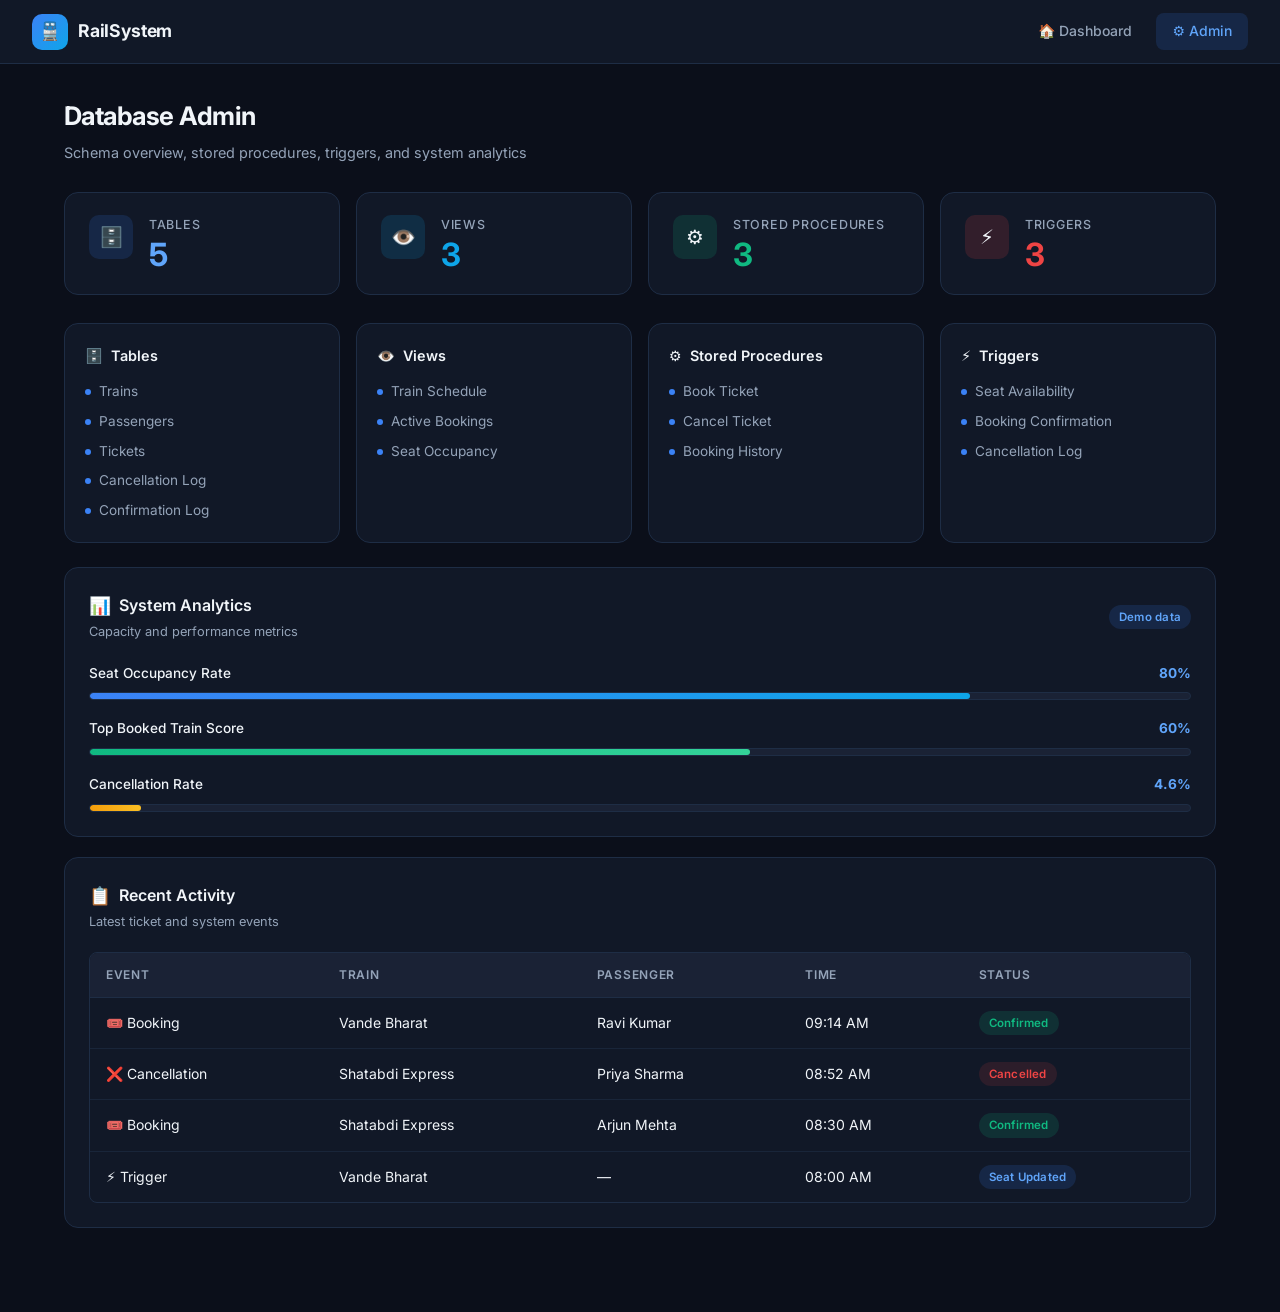
==== admin.html @ a26832fb "Add files via upload" ====
<!DOCTYPE html>
<html lang="en">
<head>
  <meta charset="UTF-8">
  <meta name="viewport" content="width=device-width, initial-scale=1.0">
  <title>Admin — RailSystem</title>
  <link rel="preconnect" href="https://fonts.googleapis.com">
  <link rel="preconnect" href="https://fonts.gstatic.com" crossorigin>
  <link href="https://fonts.googleapis.com/css2?family=Inter:wght@400;500;600;700&display=swap" rel="stylesheet">
  <link rel="stylesheet" href="css/style.css">
</head>
<body>

<nav>
  <a class="nav-brand" href="index.html">
    <div class="logo-icon">🚆</div>
    RailSystem
  </a>
  <div class="nav-links">
    <a href="index.html">🏠 Dashboard</a>
    <a href="admin.html" class="active">⚙️ Admin</a>
  </div>
</nav>

<div class="container">

  <!-- Page header -->
  <div class="page-header">
    <h1>Database Admin</h1>
    <p>Schema overview, stored procedures, triggers, and system analytics</p>
  </div>

  <!-- Stat cards -->
  <div class="stats-grid">
    <div class="stat-card">
      <div class="stat-icon blue">🗄️</div>
      <div class="stat-body">
        <div class="stat-label">Tables</div>
        <div class="stat-value blue">5</div>
      </div>
    </div>
    <div class="stat-card">
      <div class="stat-icon teal">👁️</div>
      <div class="stat-body">
        <div class="stat-label">Views</div>
        <div class="stat-value teal">3</div>
      </div>
    </div>
    <div class="stat-card">
      <div class="stat-icon green">⚙️</div>
      <div class="stat-body">
        <div class="stat-label">Stored Procedures</div>
        <div class="stat-value green">3</div>
      </div>
    </div>
    <div class="stat-card">
      <div class="stat-icon red">⚡</div>
      <div class="stat-body">
        <div class="stat-label">Triggers</div>
        <div class="stat-value red">3</div>
      </div>
    </div>
  </div>

  <!-- Schema info cards -->
  <div class="info-grid">
    <div class="info-card">
      <div class="info-card-header">
        <span>🗄️</span> Tables
      </div>
      <ul>
        <li>Trains</li>
        <li>Passengers</li>
        <li>Tickets</li>
        <li>Cancellation Log</li>
        <li>Confirmation Log</li>
      </ul>
    </div>
    <div class="info-card">
      <div class="info-card-header">
        <span>👁️</span> Views
      </div>
      <ul>
        <li>Train Schedule</li>
        <li>Active Bookings</li>
        <li>Seat Occupancy</li>
      </ul>
    </div>
    <div class="info-card">
      <div class="info-card-header">
        <span>⚙️</span> Stored Procedures
      </div>
      <ul>
        <li>Book Ticket</li>
        <li>Cancel Ticket</li>
        <li>Booking History</li>
      </ul>
    </div>
    <div class="info-card">
      <div class="info-card-header">
        <span>⚡</span> Triggers
      </div>
      <ul>
        <li>Seat Availability</li>
        <li>Booking Confirmation</li>
        <li>Cancellation Log</li>
      </ul>
    </div>
  </div>

  <!-- Analytics -->
  <div class="panel">
    <div class="panel-header">
      <div>
        <div class="panel-title"><span class="icon">📊</span> System Analytics</div>
        <div class="panel-subtitle">Capacity and performance metrics</div>
      </div>
      <span class="badge badge-blue">Demo data</span>
    </div>
    <div class="progress-group">
      <div class="progress-item">
        <div class="progress-meta">
          <span class="progress-label">Seat Occupancy Rate</span>
          <span class="progress-value">80%</span>
        </div>
        <div class="progress-bar"><div class="progress-fill blue" style="width:80%"></div></div>
      </div>
      <div class="progress-item">
        <div class="progress-meta">
          <span class="progress-label">Top Booked Train Score</span>
          <span class="progress-value">60%</span>
        </div>
        <div class="progress-bar"><div class="progress-fill green" style="width:60%"></div></div>
      </div>
      <div class="progress-item">
        <div class="progress-meta">
          <span class="progress-label">Cancellation Rate</span>
          <span class="progress-value">4.6%</span>
        </div>
        <div class="progress-bar"><div class="progress-fill amber" style="width:4.6%"></div></div>
      </div>
    </div>
  </div>

  <!-- Recent activity table -->
  <div class="panel">
    <div class="panel-header">
      <div>
        <div class="panel-title"><span class="icon">📋</span> Recent Activity</div>
        <div class="panel-subtitle">Latest ticket and system events</div>
      </div>
    </div>
    <div class="table-wrap">
      <table>
        <thead>
          <tr>
            <th>Event</th>
            <th>Train</th>
            <th>Passenger</th>
            <th>Time</th>
            <th>Status</th>
          </tr>
        </thead>
        <tbody>
          <tr>
            <td>🎟️ Booking</td>
            <td>Vande Bharat</td>
            <td>Ravi Kumar</td>
            <td>09:14 AM</td>
            <td><span class="badge badge-green">Confirmed</span></td>
          </tr>
          <tr>
            <td>❌ Cancellation</td>
            <td>Shatabdi Express</td>
            <td>Priya Sharma</td>
            <td>08:52 AM</td>
            <td><span class="badge badge-red">Cancelled</span></td>
          </tr>
          <tr>
            <td>🎟️ Booking</td>
            <td>Shatabdi Express</td>
            <td>Arjun Mehta</td>
            <td>08:30 AM</td>
            <td><span class="badge badge-green">Confirmed</span></td>
          </tr>
          <tr>
            <td>⚡ Trigger</td>
            <td>Vande Bharat</td>
            <td>—</td>
            <td>08:00 AM</td>
            <td><span class="badge badge-blue">Seat Updated</span></td>
          </tr>
        </tbody>
      </table>
    </div>
  </div>

</div>

</body>
</html>
---- css/style.css ----
/* ── Reset & Base ─────────────────────────────── */
*, *::before, *::after { box-sizing: border-box; margin: 0; padding: 0; }

:root {
  --bg:        #0b0f1a;
  --surface:   #111827;
  --surface2:  #1a2235;
  --border:    #1e2d45;
  --accent:    #3b82f6;
  --accent2:   #60a5fa;
  --teal:      #0ea5e9;
  --green:     #10b981;
  --amber:     #f59e0b;
  --red:       #ef4444;
  --text:      #f1f5f9;
  --muted:     #94a3b8;
  --faint:     #334155;
  --radius:    14px;
  --radius-sm: 8px;
  --shadow:    0 4px 24px rgba(0,0,0,.45);
  --trans:     .2s ease;
}

body {
  font-family: 'Inter', system-ui, sans-serif;
  background: var(--bg);
  color: var(--text);
  min-height: 100vh;
  line-height: 1.6;
}

/* ── Navigation ───────────────────────────────── */
nav {
  display: flex;
  align-items: center;
  justify-content: space-between;
  padding: 0 32px;
  height: 64px;
  background: var(--surface);
  border-bottom: 1px solid var(--border);
  position: sticky;
  top: 0;
  z-index: 100;
  backdrop-filter: blur(12px);
}

.nav-brand {
  display: flex;
  align-items: center;
  gap: 10px;
  font-size: 1.1rem;
  font-weight: 700;
  letter-spacing: -.01em;
  color: var(--text);
  text-decoration: none;
}

.nav-brand .logo-icon {
  width: 36px; height: 36px;
  background: linear-gradient(135deg, var(--accent), var(--teal));
  border-radius: 10px;
  display: flex; align-items: center; justify-content: center;
  font-size: 1.1rem;
}

.nav-links { display: flex; gap: 8px; align-items: center; }

.nav-links a {
  display: inline-flex;
  align-items: center;
  gap: 6px;
  padding: 7px 16px;
  border-radius: var(--radius-sm);
  color: var(--muted);
  text-decoration: none;
  font-size: .875rem;
  font-weight: 500;
  transition: background var(--trans), color var(--trans);
}

.nav-links a:hover,
.nav-links a.active {
  background: rgba(59,130,246,.15);
  color: var(--accent2);
}

/* ── Page Layout ──────────────────────────────── */
.container {
  max-width: 1200px;
  margin: 0 auto;
  padding: 32px 24px 64px;
}

.page-header {
  margin-bottom: 28px;
}

.page-header h1 {
  font-size: 1.6rem;
  font-weight: 700;
  letter-spacing: -.02em;
  color: var(--text);
}

.page-header p {
  color: var(--muted);
  font-size: .9rem;
  margin-top: 4px;
}

/* ── Stat Cards ───────────────────────────────── */
.stats-grid {
  display: grid;
  grid-template-columns: repeat(auto-fit, minmax(220px, 1fr));
  gap: 16px;
  margin-bottom: 28px;
}

.stat-card {
  background: var(--surface);
  border: 1px solid var(--border);
  border-radius: var(--radius);
  padding: 22px 24px;
  display: flex;
  align-items: flex-start;
  gap: 16px;
  transition: border-color var(--trans), box-shadow var(--trans);
}

.stat-card:hover {
  border-color: var(--accent);
  box-shadow: 0 0 0 1px rgba(59,130,246,.2), var(--shadow);
}

.stat-icon {
  width: 44px; height: 44px;
  border-radius: 10px;
  display: flex; align-items: center; justify-content: center;
  font-size: 1.25rem;
  flex-shrink: 0;
}

.stat-icon.blue  { background: rgba(59,130,246,.15); }
.stat-icon.teal  { background: rgba(14,165,233,.15); }
.stat-icon.green { background: rgba(16,185,129,.15); }
.stat-icon.red   { background: rgba(239,68,68,.15); }

.stat-body { flex: 1; }
.stat-label { font-size: .78rem; font-weight: 500; color: var(--muted); text-transform: uppercase; letter-spacing: .06em; }
.stat-value { font-size: 2rem; font-weight: 700; letter-spacing: -.03em; line-height: 1.1; margin-top: 2px; }
.stat-value.blue  { color: var(--accent2); }
.stat-value.teal  { color: var(--teal); }
.stat-value.green { color: var(--green); }
.stat-value.red   { color: var(--red); }
.stat-delta { font-size: .78rem; color: var(--green); margin-top: 4px; }

/* ── Panels ───────────────────────────────────── */
.panel {
  background: var(--surface);
  border: 1px solid var(--border);
  border-radius: var(--radius);
  padding: 24px;
  margin-bottom: 20px;
}

.panel-header {
  display: flex;
  align-items: center;
  justify-content: space-between;
  margin-bottom: 20px;
}

.panel-title {
  font-size: 1rem;
  font-weight: 600;
  color: var(--text);
  display: flex;
  align-items: center;
  gap: 8px;
}

.panel-title .icon {
  font-size: 1.1rem;
}

.panel-subtitle {
  font-size: .8rem;
  color: var(--muted);
  margin-top: 2px;
}

/* ── Search / Form ────────────────────────────── */
.search-row {
  display: grid;
  grid-template-columns: 1fr 1fr 1fr auto;
  gap: 12px;
  align-items: end;
}

@media (max-width: 680px) {
  .search-row { grid-template-columns: 1fr; }
}

.field { display: flex; flex-direction: column; gap: 6px; }

.field label {
  font-size: .78rem;
  font-weight: 600;
  color: var(--muted);
  text-transform: uppercase;
  letter-spacing: .05em;
}

input, select {
  width: 100%;
  padding: 10px 14px;
  background: var(--surface2);
  border: 1px solid var(--border);
  border-radius: var(--radius-sm);
  color: var(--text);
  font-size: .9rem;
  font-family: inherit;
  outline: none;
  transition: border-color var(--trans), box-shadow var(--trans);
}

input::placeholder { color: var(--faint); }

input:focus, select:focus {
  border-color: var(--accent);
  box-shadow: 0 0 0 3px rgba(59,130,246,.15);
}

select option { background: var(--surface); }

/* ── Buttons ──────────────────────────────────── */
.btn {
  display: inline-flex;
  align-items: center;
  justify-content: center;
  gap: 6px;
  padding: 10px 20px;
  border: none;
  border-radius: var(--radius-sm);
  font-family: inherit;
  font-size: .875rem;
  font-weight: 600;
  cursor: pointer;
  transition: opacity var(--trans), transform var(--trans), box-shadow var(--trans);
  white-space: nowrap;
}

.btn:active { transform: scale(.97); }

.btn-primary {
  background: linear-gradient(135deg, var(--accent), #2563eb);
  color: #fff;
  box-shadow: 0 2px 12px rgba(59,130,246,.35);
}

.btn-primary:hover { opacity: .9; box-shadow: 0 4px 18px rgba(59,130,246,.45); }

.btn-success {
  background: linear-gradient(135deg, var(--green), #059669);
  color: #fff;
  box-shadow: 0 2px 12px rgba(16,185,129,.3);
}

.btn-success:hover { opacity: .9; }

.btn-ghost {
  background: transparent;
  border: 1px solid var(--border);
  color: var(--muted);
}

.btn-ghost:hover { border-color: var(--accent); color: var(--accent2); }

/* ── Table ────────────────────────────────────── */
.table-wrap {
  overflow-x: auto;
  border-radius: var(--radius-sm);
  border: 1px solid var(--border);
}

table {
  width: 100%;
  border-collapse: collapse;
  font-size: .875rem;
}

thead {
  background: var(--surface2);
}

th {
  padding: 12px 16px;
  text-align: left;
  font-size: .75rem;
  font-weight: 600;
  color: var(--muted);
  text-transform: uppercase;
  letter-spacing: .06em;
  border-bottom: 1px solid var(--border);
}

td {
  padding: 13px 16px;
  border-bottom: 1px solid rgba(30,45,69,.6);
  color: var(--text);
  vertical-align: middle;
}

tbody tr:last-child td { border-bottom: none; }

tbody tr {
  transition: background var(--trans);
}

tbody tr:hover { background: rgba(59,130,246,.04); }

/* Badges */
.badge {
  display: inline-flex;
  align-items: center;
  gap: 5px;
  padding: 3px 10px;
  border-radius: 20px;
  font-size: .72rem;
  font-weight: 600;
  letter-spacing: .02em;
}

.badge-green  { background: rgba(16,185,129,.15); color: var(--green); }
.badge-blue   { background: rgba(59,130,246,.15); color: var(--accent2); }
.badge-amber  { background: rgba(245,158,11,.15); color: var(--amber); }
.badge-red    { background: rgba(239,68,68,.12);  color: var(--red); }

/* ── Booking Form ─────────────────────────────── */
.booking-grid {
  display: grid;
  grid-template-columns: 1fr 1fr;
  gap: 14px;
}

@media (max-width: 560px) { .booking-grid { grid-template-columns: 1fr; } }

.booking-grid .span-2 { grid-column: 1 / -1; }

/* Alert / message */
.alert {
  display: none;
  align-items: center;
  gap: 10px;
  padding: 12px 16px;
  border-radius: var(--radius-sm);
  font-size: .875rem;
  font-weight: 500;
  margin-top: 16px;
  animation: fadeIn .25s ease;
}

.alert.show { display: flex; }
.alert-success { background: rgba(16,185,129,.12); border: 1px solid rgba(16,185,129,.3); color: var(--green); }

@keyframes fadeIn {
  from { opacity: 0; transform: translateY(6px); }
  to   { opacity: 1; transform: none; }
}

/* ── Admin: info cards ────────────────────────── */
.info-grid {
  display: grid;
  grid-template-columns: repeat(auto-fit, minmax(220px, 1fr));
  gap: 16px;
  margin-bottom: 24px;
}

.info-card {
  background: var(--surface);
  border: 1px solid var(--border);
  border-radius: var(--radius);
  padding: 20px;
}

.info-card-header {
  display: flex;
  align-items: center;
  gap: 8px;
  margin-bottom: 14px;
  font-weight: 600;
  font-size: .9rem;
}

.info-card ul {
  list-style: none;
  display: flex;
  flex-direction: column;
  gap: 8px;
}

.info-card li {
  display: flex;
  align-items: center;
  gap: 8px;
  font-size: .85rem;
  color: var(--muted);
}

.info-card li::before {
  content: '';
  width: 6px; height: 6px;
  border-radius: 50%;
  background: var(--accent);
  flex-shrink: 0;
}

/* ── Progress bars ────────────────────────────── */
.progress-group { display: flex; flex-direction: column; gap: 18px; }

.progress-item {}

.progress-meta {
  display: flex;
  justify-content: space-between;
  align-items: center;
  margin-bottom: 8px;
}

.progress-label { font-size: .85rem; font-weight: 500; color: var(--text); }
.progress-value { font-size: .85rem; font-weight: 700; color: var(--accent2); }

.progress-bar {
  height: 8px;
  background: var(--surface2);
  border-radius: 99px;
  overflow: hidden;
  border: 1px solid var(--border);
}

.progress-fill {
  height: 100%;
  border-radius: 99px;
  transition: width .8s cubic-bezier(.4,0,.2,1);
}

.progress-fill.blue  { background: linear-gradient(90deg, var(--accent), var(--teal)); }
.progress-fill.green { background: linear-gradient(90deg, var(--green), #34d399); }
.progress-fill.amber { background: linear-gradient(90deg, var(--amber), #fbbf24); }

/* ── Scrollbar ────────────────────────────────── */
::-webkit-scrollbar { width: 6px; height: 6px; }
::-webkit-scrollbar-track { background: var(--bg); }
::-webkit-scrollbar-thumb { background: var(--faint); border-radius: 99px; }
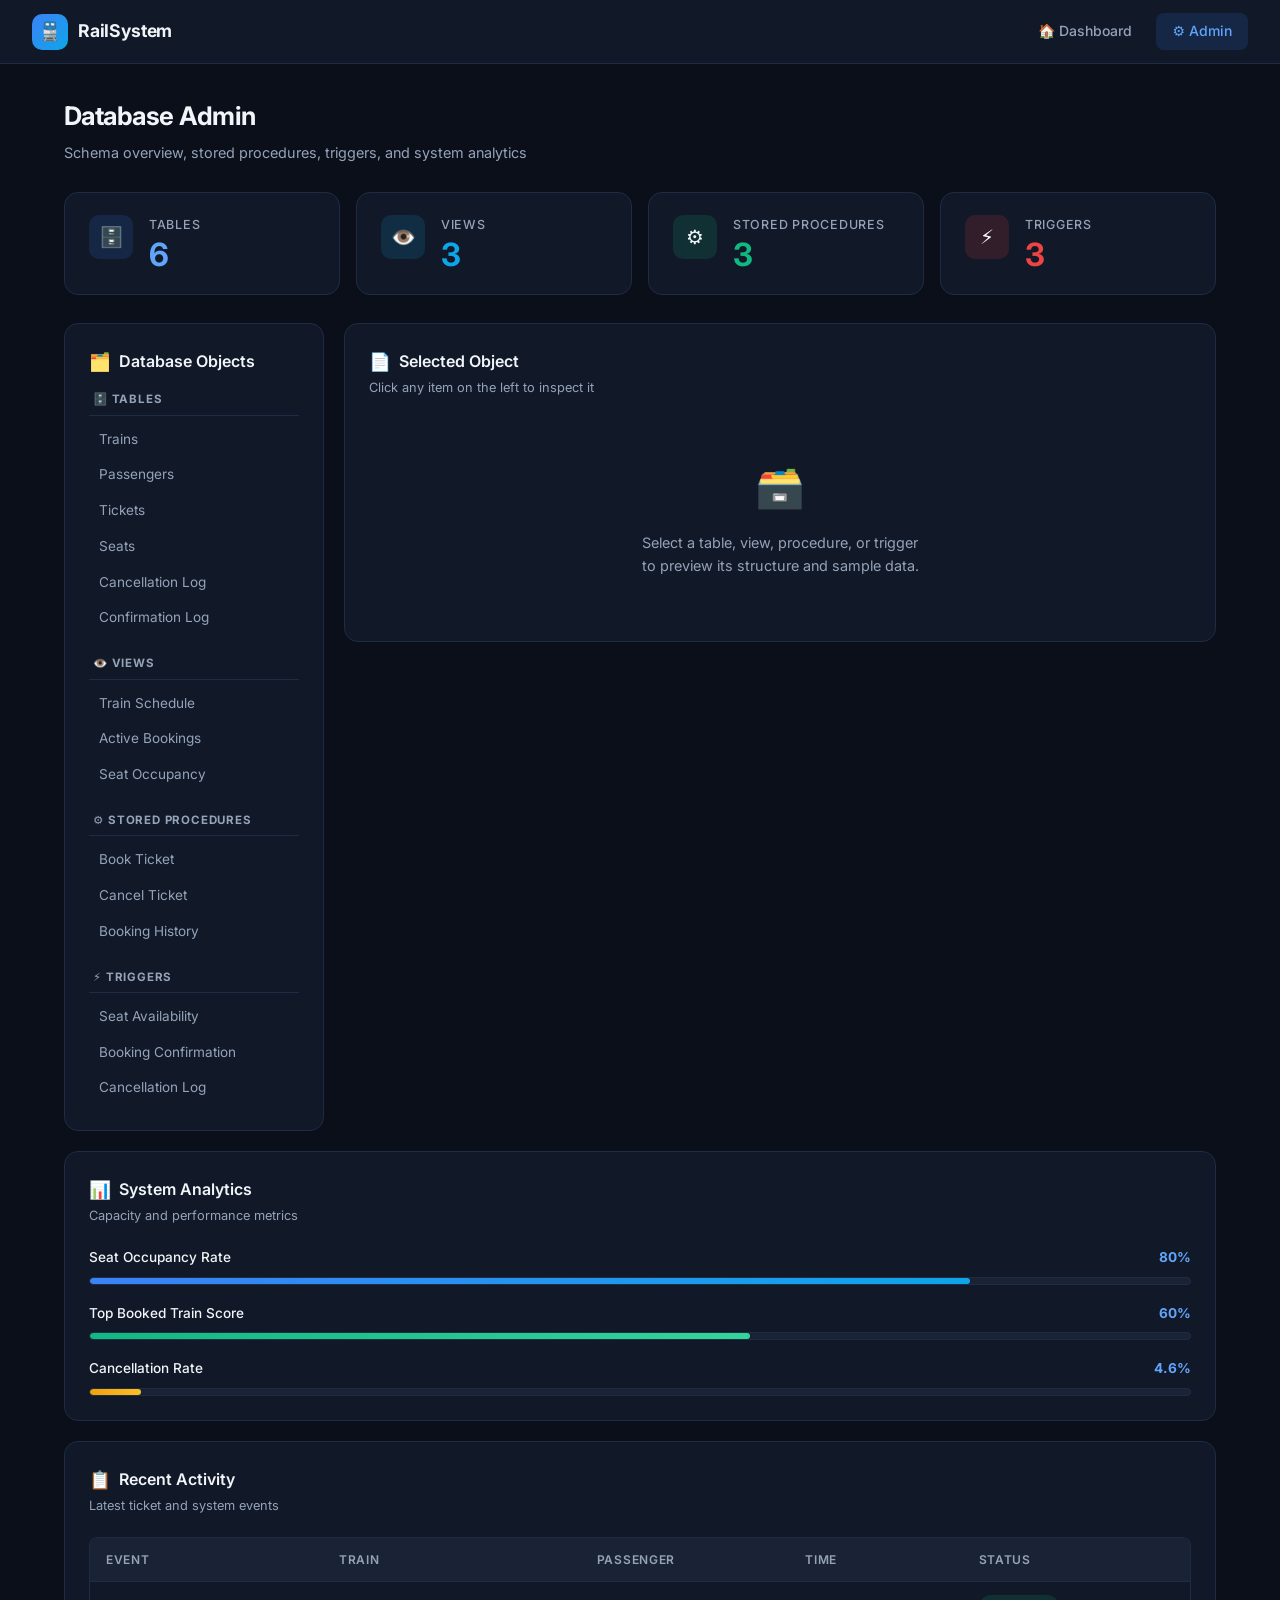
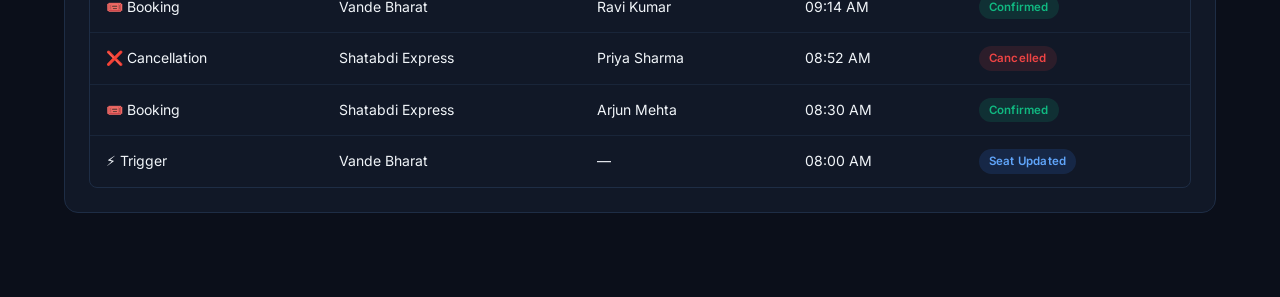
==== commit 22f7fa9a: "Add files via upload" ====
--- a/admin.html
+++ b/admin.html
@@ -36,76 +36,125 @@
       <div class="stat-icon blue">🗄️</div>
       <div class="stat-body">
         <div class="stat-label">Tables</div>
-        <div class="stat-value blue">5</div>
+        <div class="stat-value blue"><span id="countTables">6</span></div>
       </div>
     </div>
     <div class="stat-card">
       <div class="stat-icon teal">👁️</div>
       <div class="stat-body">
         <div class="stat-label">Views</div>
-        <div class="stat-value teal">3</div>
+        <div class="stat-value teal"><span id="countViews">3</span></div>
       </div>
     </div>
     <div class="stat-card">
       <div class="stat-icon green">⚙️</div>
       <div class="stat-body">
         <div class="stat-label">Stored Procedures</div>
-        <div class="stat-value green">3</div>
+        <div class="stat-value green"><span id="countProcs">3</span></div>
       </div>
     </div>
     <div class="stat-card">
       <div class="stat-icon red">⚡</div>
       <div class="stat-body">
         <div class="stat-label">Triggers</div>
-        <div class="stat-value red">3</div>
-      </div>
-    </div>
-  </div>
-
-  <!-- Schema info cards -->
-  <div class="info-grid">
-    <div class="info-card">
-      <div class="info-card-header">
-        <span>🗄️</span> Tables
-      </div>
-      <ul>
-        <li>Trains</li>
-        <li>Passengers</li>
-        <li>Tickets</li>
-        <li>Cancellation Log</li>
-        <li>Confirmation Log</li>
-      </ul>
-    </div>
-    <div class="info-card">
-      <div class="info-card-header">
-        <span>👁️</span> Views
-      </div>
-      <ul>
-        <li>Train Schedule</li>
-        <li>Active Bookings</li>
-        <li>Seat Occupancy</li>
-      </ul>
-    </div>
-    <div class="info-card">
-      <div class="info-card-header">
-        <span>⚙️</span> Stored Procedures
-      </div>
-      <ul>
-        <li>Book Ticket</li>
-        <li>Cancel Ticket</li>
-        <li>Booking History</li>
-      </ul>
-    </div>
-    <div class="info-card">
-      <div class="info-card-header">
-        <span>⚡</span> Triggers
-      </div>
-      <ul>
-        <li>Seat Availability</li>
-        <li>Booking Confirmation</li>
-        <li>Cancellation Log</li>
-      </ul>
-    </div>
+        <div class="stat-value red"><span id="countTriggers">3</span></div>
+      </div>
+    </div>
+  </div>
+
+  <!-- Database Objects + Selected Object viewer -->
+  <div style="display:grid;grid-template-columns:260px 1fr;gap:20px;margin-bottom:20px;align-items:start">
+
+    <!-- Left: object list -->
+    <div class="panel" style="margin-bottom:0">
+      <div class="panel-header" style="margin-bottom:14px">
+        <div class="panel-title"><span class="icon">🗂️</span> Database Objects</div>
+      </div>
+
+      <div class="db-object-group">
+        <div class="db-group-label">🗄️ Tables</div>
+        <ul class="db-object-list" id="listTables">
+          <li class="db-object-item" data-object="Trains" data-type="table">Trains</li>
+          <li class="db-object-item" data-object="Passengers" data-type="table">Passengers</li>
+          <li class="db-object-item" data-object="Tickets" data-type="table">Tickets</li>
+          <li class="db-object-item" data-object="Seats" data-type="table">Seats</li>
+          <li class="db-object-item" data-object="CancellationLog" data-type="table">Cancellation Log</li>
+          <li class="db-object-item" data-object="ConfirmationLog" data-type="table">Confirmation Log</li>
+        </ul>
+      </div>
+
+      <div class="db-object-group">
+        <div class="db-group-label">👁️ Views</div>
+        <ul class="db-object-list" id="listViews">
+          <li class="db-object-item" data-object="TrainSchedule" data-type="view">Train Schedule</li>
+          <li class="db-object-item" data-object="ActiveBookings" data-type="view">Active Bookings</li>
+          <li class="db-object-item" data-object="SeatOccupancy" data-type="view">Seat Occupancy</li>
+        </ul>
+      </div>
+
+      <div class="db-object-group">
+        <div class="db-group-label">⚙️ Stored Procedures</div>
+        <ul class="db-object-list" id="listProcs">
+          <li class="db-object-item" data-object="BookTicket" data-type="procedure">Book Ticket</li>
+          <li class="db-object-item" data-object="CancelTicket" data-type="procedure">Cancel Ticket</li>
+          <li class="db-object-item" data-object="BookingHistory" data-type="procedure">Booking History</li>
+        </ul>
+      </div>
+
+      <div class="db-object-group">
+        <div class="db-group-label">⚡ Triggers</div>
+        <ul class="db-object-list" id="listTriggers">
+          <li class="db-object-item" data-object="SeatAvailability" data-type="trigger">Seat Availability</li>
+          <li class="db-object-item" data-object="BookingConfirmation" data-type="trigger">Booking Confirmation</li>
+          <li class="db-object-item" data-object="CancellationLogTrigger" data-type="trigger">Cancellation Log</li>
+        </ul>
+      </div>
+    </div>
+
+    <!-- Right: selected object viewer -->
+    <div class="panel" style="margin-bottom:0" id="objectViewerPanel">
+      <div class="panel-header" style="margin-bottom:16px">
+        <div>
+          <div class="panel-title"><span class="icon">📄</span> Selected Object</div>
+          <div class="panel-subtitle" id="objectViewerSubtitle">Click any item on the left to inspect it</div>
+        </div>
+        <span class="badge badge-blue" id="objectViewerBadge" style="display:none"></span>
+      </div>
+
+      <!-- Placeholder state -->
+      <div id="objectViewerPlaceholder" style="text-align:center;padding:40px 0;color:var(--muted)">
+        <div style="font-size:2.5rem;margin-bottom:12px">🗃️</div>
+        <p style="font-size:.9rem">Select a table, view, procedure, or trigger<br>to preview its structure and sample data.</p>
+      </div>
+
+      <!-- Table/view record display -->
+      <div id="objectViewerTable" style="display:none">
+        <div class="table-wrap">
+          <table id="selectedObjectTable">
+            <thead id="selectedObjectThead"></thead>
+            <tbody id="selectedObjectTbody">
+              <!-- Rows injected by JS / PHP -->
+            </tbody>
+          </table>
+        </div>
+      </div>
+
+      <!-- Procedure/trigger definition display -->
+      <div id="objectViewerDef" style="display:none">
+        <pre id="objectDefPre" style="
+          background:var(--surface2);
+          border:1px solid var(--border);
+          border-radius:var(--radius-sm);
+          padding:16px 20px;
+          font-size:.82rem;
+          color:var(--muted);
+          overflow-x:auto;
+          white-space:pre-wrap;
+          line-height:1.7;
+        "></pre>
+      </div>
+    </div>
+
   </div>
 
   <!-- Analytics -->
@@ -115,29 +164,28 @@
         <div class="panel-title"><span class="icon">📊</span> System Analytics</div>
         <div class="panel-subtitle">Capacity and performance metrics</div>
       </div>
-      <span class="badge badge-blue">Demo data</span>
     </div>
     <div class="progress-group">
       <div class="progress-item">
         <div class="progress-meta">
           <span class="progress-label">Seat Occupancy Rate</span>
-          <span class="progress-value">80%</span>
-        </div>
-        <div class="progress-bar"><div class="progress-fill blue" style="width:80%"></div></div>
+          <span class="progress-value" id="occRate">—</span>
+        </div>
+        <div class="progress-bar"><div class="progress-fill blue" id="occBar" style="width:0%"></div></div>
       </div>
       <div class="progress-item">
         <div class="progress-meta">
           <span class="progress-label">Top Booked Train Score</span>
-          <span class="progress-value">60%</span>
-        </div>
-        <div class="progress-bar"><div class="progress-fill green" style="width:60%"></div></div>
+          <span class="progress-value" id="topTrainScore">—</span>
+        </div>
+        <div class="progress-bar"><div class="progress-fill green" id="topTrainBar" style="width:0%"></div></div>
       </div>
       <div class="progress-item">
         <div class="progress-meta">
           <span class="progress-label">Cancellation Rate</span>
-          <span class="progress-value">4.6%</span>
-        </div>
-        <div class="progress-bar"><div class="progress-fill amber" style="width:4.6%"></div></div>
+          <span class="progress-value" id="cancelRate">—</span>
+        </div>
+        <div class="progress-bar"><div class="progress-fill amber" id="cancelBar" style="width:0%"></div></div>
       </div>
     </div>
   </div>
@@ -151,7 +199,7 @@
       </div>
     </div>
     <div class="table-wrap">
-      <table>
+      <table id="activityTable">
         <thead>
           <tr>
             <th>Event</th>
@@ -161,35 +209,8 @@
             <th>Status</th>
           </tr>
         </thead>
-        <tbody>
-          <tr>
-            <td>🎟️ Booking</td>
-            <td>Vande Bharat</td>
-            <td>Ravi Kumar</td>
-            <td>09:14 AM</td>
-            <td><span class="badge badge-green">Confirmed</span></td>
-          </tr>
-          <tr>
-            <td>❌ Cancellation</td>
-            <td>Shatabdi Express</td>
-            <td>Priya Sharma</td>
-            <td>08:52 AM</td>
-            <td><span class="badge badge-red">Cancelled</span></td>
-          </tr>
-          <tr>
-            <td>🎟️ Booking</td>
-            <td>Shatabdi Express</td>
-            <td>Arjun Mehta</td>
-            <td>08:30 AM</td>
-            <td><span class="badge badge-green">Confirmed</span></td>
-          </tr>
-          <tr>
-            <td>⚡ Trigger</td>
-            <td>Vande Bharat</td>
-            <td>—</td>
-            <td>08:00 AM</td>
-            <td><span class="badge badge-blue">Seat Updated</span></td>
-          </tr>
+        <tbody id="activityTableBody">
+          <!-- Rows injected by JS / PHP -->
         </tbody>
       </table>
     </div>
@@ -197,5 +218,8 @@
 
 </div>
 
+<!-- demo-admin.js: remove this line when PHP is connected -->
+<script src="js/demo-admin.js" defer></script>
+<script src="js/admin.js" defer></script>
 </body>
 </html>
--- a/css/style.css
+++ b/css/style.css
@@ -448,6 +448,56 @@
 .progress-fill.green { background: linear-gradient(90deg, var(--green), #34d399); }
 .progress-fill.amber { background: linear-gradient(90deg, var(--amber), #fbbf24); }
 
+/* ── Alert error variant ──────────────────────── */
+.alert-error {
+  background: rgba(239,68,68,.1);
+  border: 1px solid rgba(239,68,68,.3);
+  color: var(--red);
+  border-radius: var(--radius-sm);
+  padding: 11px 16px;
+  font-size: .875rem;
+  font-weight: 500;
+  animation: fadeIn .2s ease;
+}
+
+/* ── Admin: DB object browser ─────────────────── */
+.db-object-group { margin-bottom: 18px; }
+.db-object-group:last-child { margin-bottom: 0; }
+
+.db-group-label {
+  font-size: .72rem;
+  font-weight: 700;
+  text-transform: uppercase;
+  letter-spacing: .07em;
+  color: var(--muted);
+  padding: 0 4px 6px;
+  border-bottom: 1px solid var(--border);
+  margin-bottom: 6px;
+}
+
+.db-object-list { list-style: none; }
+
+.db-object-item {
+  padding: 7px 10px;
+  border-radius: var(--radius-sm);
+  font-size: .85rem;
+  color: var(--muted);
+  cursor: pointer;
+  transition: background var(--trans), color var(--trans);
+  user-select: none;
+}
+
+.db-object-item:hover {
+  background: rgba(59,130,246,.08);
+  color: var(--text);
+}
+
+.db-object-item.active {
+  background: rgba(59,130,246,.15);
+  color: var(--accent2);
+  font-weight: 600;
+}
+
 /* ── Scrollbar ────────────────────────────────── */
 ::-webkit-scrollbar { width: 6px; height: 6px; }
 ::-webkit-scrollbar-track { background: var(--bg); }
